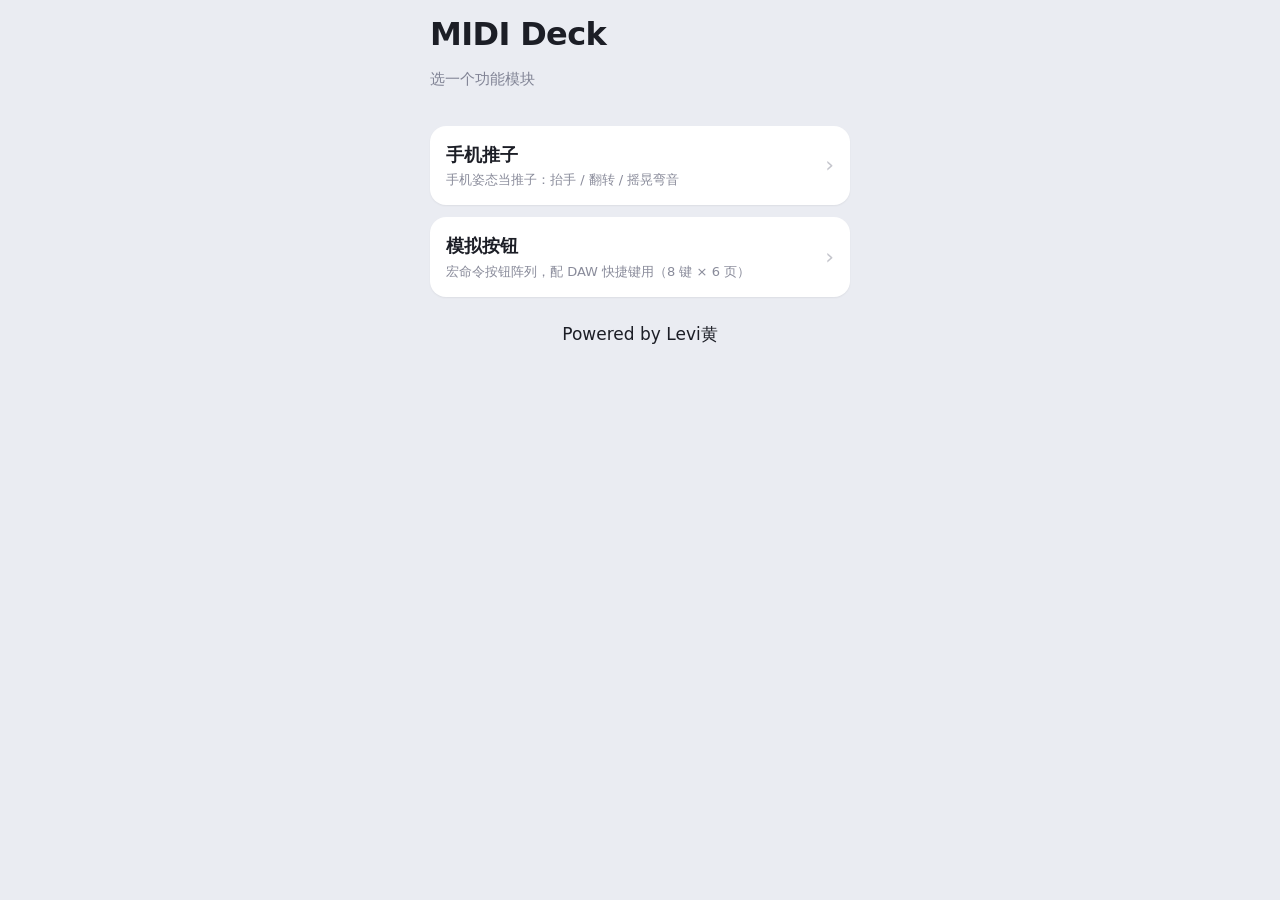
==== web/index.html @ 0535ed64 "PC 端与手机端一轮集中优化（15 条）：路由重做、字体、记忆、精简 用户一次给了 15 条（PC 5 条 + 手机 10 条）。全套 276 项检查通过。  先撤上一轮：PC 端按下确认灯（用户："" ====
<!DOCTYPE html>
<html lang="zh-CN">
<head>
<meta charset="UTF-8">
<meta name="viewport" content="width=device-width, initial-scale=1.0, user-scalable=no, viewport-fit=cover">
<meta name="apple-mobile-web-app-capable" content="yes">
<title>MIDI Deck</title>
<link rel="stylesheet" href="ios.css?v=6">
<style>
  /* 首页：只有功能模块列表。点进去才是具体工具（推子 / 模拟按钮 / 以后新增的）。 */
  body { display: flex; flex-direction: column; align-items: center; }
  .title-block { width: 100%; max-width: 420px; margin-bottom: 16px; }
  h1 { margin-bottom: 2px; }
</style>
</head>
<body>

<div class="title-block">
  <h1>MIDI Deck</h1>
  <p class="sub">选一个功能模块</p>
</div>

<nav class="module-list">
  <a class="module" href="/fader.html">
    <span class="m-text">
      <span class="m-name">手机推子</span>
      <span class="m-desc">手机姿态当推子：抬手 / 翻转 / 摇晃弯音</span>
    </span>
    <span class="m-arrow">›</span>
  </a>
  <a class="module" href="/pad.html">
    <span class="m-text">
      <span class="m-name">模拟按钮</span>
      <span class="m-desc">宏命令按钮阵列，配 DAW 快捷键用（8 键 × 6 页）</span>
    </span>
    <span class="m-arrow">›</span>
  </a>
</nav>

<div class="brand"><br>Powered by Levi黄</div>

</body>
</html>
---- web/ios.css ----
/* Phone MIDI CC — 手机端统一样式（Apple / iOS 设计语言）
 *
 * 设计决定见 docs/spec/shortcut-pad.md §9 T3：用户要求"照搬苹果那套"，不逐一拍配色细节。
 * 这里只做两件事：把 iOS 的设计令牌（颜色/字阶/圆角/间隔）定义一次，再用**原有类名**覆盖
 * 各页面的观感——标记结构基本不动，所以不会碰坏 id 与页面脚本。
 *
 * 覆盖的页面：/（推子）、/pad.html（快捷键面板）、/latency.html（延迟诊断）、
 *            /calibrate-lift|flip|shake.html（校准向导）
 * 不覆盖：开发调试页（fusion-calibrate*.html、pose-debug、vibrato-lab）——它们在 PC 上看。
 *
 * **只有浅色一套**：曾经写过 prefers-color-scheme: dark 的第二组令牌，结果深色系统
 * （以及无头截图环境）整片渲染成黑底——用户要的是浅灰，所以深色分支已删除。
 */

/* ── 设计令牌 ────────────────────────────────────────────────────────────── */
:root {
  /* 浅灰底 + 纯白卡片（iOS 分组列表的观感）。**刻意不跟随系统深色**：用户要的就是浅色，
     跟着壳走会在深色系统上整片变黑。
     灰阶**带一点点蓝**（蓝通道比红高 8～12，约占量程的 3–5%）：纯中性灰的饱和度是 0，
     看起来发脏发死；iOS 自己的分组底 #F2F2F7 也是冷灰。用户原话："只要一点点一点点一点点"。 */
  --bg: #eaecf2;              /* 浅灰页面底（冷灰） */
  --card: #ffffff;            /* 卡片——保持纯白，冷灰底上的白卡片才是 iOS 那种干净感 */
  --fill: #e2e5ee;            /* 表单/分段控件的填充（比页面底略深一档） */
  --blue: #007aff;            /* systemBlue */
  --green: #34c759;
  --orange: #ff9500;
  --red: #ff3b30;

  --label: #1c1e26;           /* 近黑（不用纯黑，冷灰底上更柔和；同样略带蓝） */
  --label-2: rgba(58, 62, 86, 0.60);   /* secondaryLabel */
  --label-3: rgba(58, 62, 86, 0.30);   /* tertiaryLabel */
  --sep: rgba(58, 62, 86, 0.20);       /* separator */

  --radius: 12px;             /* 卡片与按钮 */
  --radius-lg: 16px;          /* 大卡片 */
  --radius-cell: 14px;        /* 面板按钮 */
  --gap: 16px;

  /* 等线优先（Windows/PC 上渲染轻、干净），iOS 上仍是系统 SF 字体 */
  --font: -apple-system, BlinkMacSystemFont, "SF Pro Text", "DengXian", "等线",
          system-ui, "Segoe UI", Roboto, "PingFang SC", "Microsoft YaHei", sans-serif;
  --mono: ui-monospace, SFMono-Regular, "SF Mono", Consolas, monospace;

  --tap: transparent;         /* -webkit-tap-highlight-color */
}

/* ── 基座 ────────────────────────────────────────────────────────────────── */
*, *::before, *::after { box-sizing: border-box; }

html, body {
  margin: 0;
  background: var(--bg);
  color: var(--label);
  font-family: var(--font);
  font-size: 17px;              /* iOS body */
  line-height: 1.45;
  /* 钉死浅色：不跟随系统深色。表单控件/滚动条也按浅色渲染，避免深色系统下"白卡片黑控件"。 */
  color-scheme: light;
  -webkit-text-size-adjust: 100%;
  -webkit-tap-highlight-color: var(--tap);
  overscroll-behavior-y: none;
}

body {
  min-height: 100%;
  padding: calc(12px + env(safe-area-inset-top)) var(--gap)
           calc(24px + env(safe-area-inset-bottom));
}

/* 页头：大标题 + 说明（iOS Large Title） */
h1, .setup-title {
  margin: 4px 0 6px;
  font-size: 32px;
  line-height: 1.18;
  font-weight: 600;
  letter-spacing: -0.02em;
  color: var(--label);
}

.setup-header { text-align: center; margin-bottom: 20px; }
.setup-intro, .sub, .desc, .hint {
  font-size: 15px;
  color: var(--label-2);
}
.setup-intro { text-align: left; }
.setup-intro ol { margin: 10px 0 0 1.15em; padding: 0; }
.setup-intro li { margin-bottom: 6px; }

a { color: var(--blue); text-decoration: none; }

/* ── 导航（页面底部/顶部的细链接行） ─────────────────────────────────────── */
.nav, .foot {
  display: flex;
  flex-wrap: wrap;
  gap: 14px;
  justify-content: center;
  margin-top: 22px;
  font-size: 13px;
  color: var(--label-2);
}
.nav a, .foot a { color: var(--label-2); }
.foot code { font-family: var(--mono); font-size: 12px; }

/* ── 卡片（iOS Inset Grouped） ───────────────────────────────────────────── */
.card {
  background: var(--card);
  border-radius: var(--radius-lg);
  padding: 16px;
  margin-bottom: 16px;
}
.card h2 {
  margin: 0 0 10px;
  font-size: 19px;
  font-weight: 500;
  letter-spacing: -0.01em;
}
/* 卡片内相邻区块用发丝线分隔 */
.card h2 + .hint { margin-top: -4px; }

/* ── 按钮（iOS 填充 / 淡色 / 纯文字） ────────────────────────────────────── */
.btn, .btn-primary {
  display: inline-flex;
  align-items: center;
  justify-content: center;
  min-height: 50px;
  padding: 0 20px;
  border: none;
  border-radius: var(--radius);
  background: var(--blue);
  color: #fff;
  font-family: inherit;
  font-size: 17px;
  font-weight: 500;
  cursor: pointer;
  transition: opacity 120ms ease, transform 60ms ease, filter 120ms ease;
}
.btn:active, .btn-primary:active { opacity: 0.58; transform: scale(0.97); filter: brightness(0.92); }
.btn-ghost:active { opacity: 0.5; }
.btn:disabled { background: var(--fill); color: var(--label-3); cursor: not-allowed; }
.btn-ghost {
  background: var(--fill);
  color: var(--blue);
}
.btn-sm { min-height: 34px; padding: 0 14px; font-size: 15px; border-radius: 9px; }
.btn-back {
  min-height: 34px; padding: 0 10px 0 2px;
  background: none; border: none;
  color: var(--blue); font: inherit; font-size: 17px; font-weight: 500;
  cursor: pointer;
}
.btn-row, .row-btn { display: flex; gap: 10px; justify-content: center; flex-wrap: wrap; margin-top: 14px; }
.btn-row > .btn, .row-btn > .btn { flex: 1; }
/* 自检按钮串（延迟页的震动时长那一排）会挤到两行，压一点横向内边距 */
.row-btn.wrap-sm > .btn { flex: 0 1 auto; padding: 0 10px; }

/* 发送中/已暂停：iOS 里"进行中"用绿色、"暂停"用灰色 */
.btn.send-on { background: var(--green); }
.btn.send-off { background: var(--fill); color: var(--label-2); }

/* ── 状态胶囊 ────────────────────────────────────────────────────────────── */
.status {
  display: inline-flex;
  align-items: center;
  gap: 5px;
  padding: 4px 11px;
  border-radius: 999px;
  font-size: 13px;
  font-weight: 500;
}
.status.on   { background: color-mix(in srgb, var(--green) 18%, transparent);  color: var(--green); }
.status.wait { background: color-mix(in srgb, var(--orange) 18%, transparent); color: var(--orange); }
.status.off  { background: var(--fill); color: var(--label-2); }

/* 校准状态徽标 */
.cal-badge { padding: 3px 10px; border-radius: 999px; font-size: 13px; font-weight: 500; }
.cal-badge.ok   { background: color-mix(in srgb, var(--green) 18%, transparent);  color: var(--green); }
.cal-badge.warn { background: color-mix(in srgb, var(--orange) 18%, transparent); color: var(--orange); }
.link-cal { color: var(--blue); font-size: 15px; }
.cal-row { display: flex; align-items: center; gap: 10px; flex-wrap: wrap; }

/* ── 表单（iOS 行式） ────────────────────────────────────────────────────── */
.mode-setup, .cfg-row, .cc-cfg, .ch-cfg, .range-cfg, .depth-cfg, .cc-row {
  display: flex;
  align-items: center;
  gap: 10px;
  flex-wrap: wrap;
}
.mode-label, .range-label { font-size: 15px; color: var(--label-2); }
.cfg-select, .mode-select, .range-input {
  flex: 1 1 auto;
  min-height: 40px;
  padding: 0 12px;
  border: none;
  border-radius: 10px;
  background: var(--fill);
  color: var(--label);
  font-family: inherit;
  font-size: 17px;
  appearance: none;
  -webkit-appearance: none;
}
.mode-desc { font-size: 15px; color: var(--label-2); }
.mode-tag {
  display: inline-block; padding: 3px 10px; border-radius: 999px;
  background: var(--fill); color: var(--label-2); font-size: 13px; font-weight: 500;
}

/* ── 数值显示（推子页与校准页共用） ──────────────────────────────────────── */
.pitch-display, .preview, .cc-label { text-align: center; }
.pitch-label, .cc-label { font-size: 13px; color: var(--label-2); font-weight: 400; }
.pitch-value, .cc-big {
  font-family: var(--mono);
  font-size: 54px;
  font-weight: 500;
  letter-spacing: -0.03em;
  font-variant-numeric: tabular-nums;
  color: var(--label);
}

/* 进度条 / 条形图 */
.bar-wrap, .bar-track {
  position: relative;
  height: 10px;
  border-radius: 999px;
  background: var(--fill);
  overflow: hidden;
}
.bar-fill { height: 100%; background: var(--blue); border-radius: 999px; transition: width 60ms linear; }
.bars { display: grid; gap: 8px; margin-top: 10px; }
.bar-line { display: flex; align-items: center; gap: 10px; font-size: 13px; color: var(--label-2); }
.bar-line .name { width: 44px; }
.bar-line .bar-track { flex: 1 1 auto; }
.bar-line .num { width: 62px; text-align: right; font-family: var(--mono); }
.bar-fill.raw  { background: var(--orange); }
.bar-fill.filt { background: var(--blue); }

/* ── 键值表（延迟诊断页） ────────────────────────────────────────────────── */
.kv { width: 100%; border-collapse: collapse; }
.kv td { padding: 9px 0; font-size: 15px; border-bottom: 1px solid var(--sep); }
.kv tr:last-child td { border-bottom: none; }
.kv .k { color: var(--label-2); }
.kv .v { text-align: right; font-family: var(--mono); color: var(--label); font-weight: 500; }
.kv .dim { color: var(--label-2); font-weight: 400; }

/* ── 校准向导：步骤点 ───────────────────────────────────────────────────── */
.steps { display: flex; gap: 8px; justify-content: center; margin: 6px 0 18px; }
.step-dot {
  width: 9px; height: 9px; border-radius: 999px;
  background: var(--label-3);
}
.step-dot.active { background: var(--blue); transform: scale(1.25); }
.step-dot.done   { background: var(--green); }
.step-label { text-align: center; font-size: 15px; color: var(--label-2); margin-bottom: 12px; }

/* 提示条 / 错误 / Toast（iOS：淡色底 + 同色文字） */
.error {
  font-size: 15px;
  color: var(--red);
  min-height: 20px;
  text-align: center;
}
.err { font-size: 14px; color: var(--red); min-height: 18px; }
.toast {
  position: fixed; left: 50%; bottom: calc(24px + env(safe-area-inset-bottom));
  transform: translate(-50%, 12px);
  max-width: 88vw;
  padding: 11px 16px;
  border-radius: 999px;
  background: rgba(0, 0, 0, 0.82);
  color: #fff; font-size: 15px;
  opacity: 0; pointer-events: none;
  transition: opacity 200ms ease, transform 200ms ease;
}
.toast.show { opacity: 1; transform: translate(-50%, 0); }
.shake-note { font-size: 13px; color: var(--label-2); text-align: center; }

/* ── 首页：功能模块列表 ─────────────────────────────────────────────────── */
/* 主页面只列"这台手机能干什么"，点进去才是具体工具；将来加功能就加一行 */
.module-list { width: 100%; max-width: 420px; display: flex; flex-direction: column;
               gap: 12px; margin-top: 4px; }
.module {
  display: flex; align-items: center; gap: 12px;
  padding: 16px;
  background: var(--card);
  border-radius: var(--radius-lg);
  color: var(--label);
  text-decoration: none;
  box-shadow: 0 1px 2px rgba(0, 0, 0, 0.06);
  transition: transform 60ms ease, background 120ms ease;
}
.module:active { transform: scale(0.985); background: var(--fill); }
.module .m-text { flex: 1 1 auto; min-width: 0; }
.module .m-name { display: block; font-size: 18px; font-weight: 600; }
.module .m-desc { display: block; margin-top: 3px; font-size: 13px; color: var(--label-2); }
.module .m-arrow { color: var(--label-3); font-size: 22px; line-height: 1; }

/* ── 快捷面板（pad.html） ─────────────────────────────────────────────── */
/* 屏幕上的按钮：纯色填充 + 字色跟着填充走（浅底深字 / 深底白字，由 Bridge 逐格下发 ink） */
.cell {
  position: relative;
  display: flex; align-items: center; justify-content: center;
  padding: 8px;
  border-radius: var(--radius-cell);
  overflow: hidden;
  background: var(--fill);
  color: var(--label);          /* 布局到达前/脚本没跑起来时的兜底：深字配浅底 */
  font-size: clamp(15px, 5vw, 26px);
  font-weight: 500;
  letter-spacing: -0.01em;
  line-height: 1.2;
  text-align: center;
  word-break: break-word;
  /* 中间调填充（绿/橙那几档）上字会发飘，加一层很淡的阴影兜底 */
  text-shadow: 0 1px 2px rgba(0, 0, 0, 0.18);
  transition: transform 70ms ease, filter 70ms ease;
}
/* 按下：缩小 + 变深（两件事同时发生，盲按也感觉得到）。
   两个细节都是被真机逼出来的：
   · 用**变深**而不是变亮——填充色可能是浅色，浅色再提亮就贴到白色、按下去几乎没有变化；
   · **不要内圈**。曾经画过一圈更亮的/跟随字色的描边（`inset box-shadow`），用户看完只说了一句
     "高对比度边框非常丑，删了"——描边会把按钮的圆角切成一个方框，而且白底上那圈近黑尤其刺眼。
     所以按下的证据就是**尺寸 + 明暗**，两个都不加形状。 */
.cell.pressed { transform: scale(0.94); filter: brightness(0.82) saturate(1.05); }
/* 松手后短暂保留的"已发出"痕迹：轻点一下也能看见（只压暗一点点，不加边框） */
.cell.fired { filter: brightness(0.93); }

/* 页签 = iOS 分段控件（Segment Control） */
#tabs {
  background: var(--fill);
  border-radius: 10px;
  padding: 2px;
  gap: 2px;
}
.tab {
  padding: 7px 4px;
  border: none;
  border-radius: 8px;
  background: transparent;
  color: var(--label);
  font-family: inherit;
  font-size: 13px;
  font-weight: 500;
  white-space: nowrap;
  overflow: hidden;
  text-overflow: ellipsis;
}
.tab.active {
  background: var(--card);
  font-weight: 500;
  box-shadow: 0 1px 2px rgba(0, 0, 0, 0.12);
}
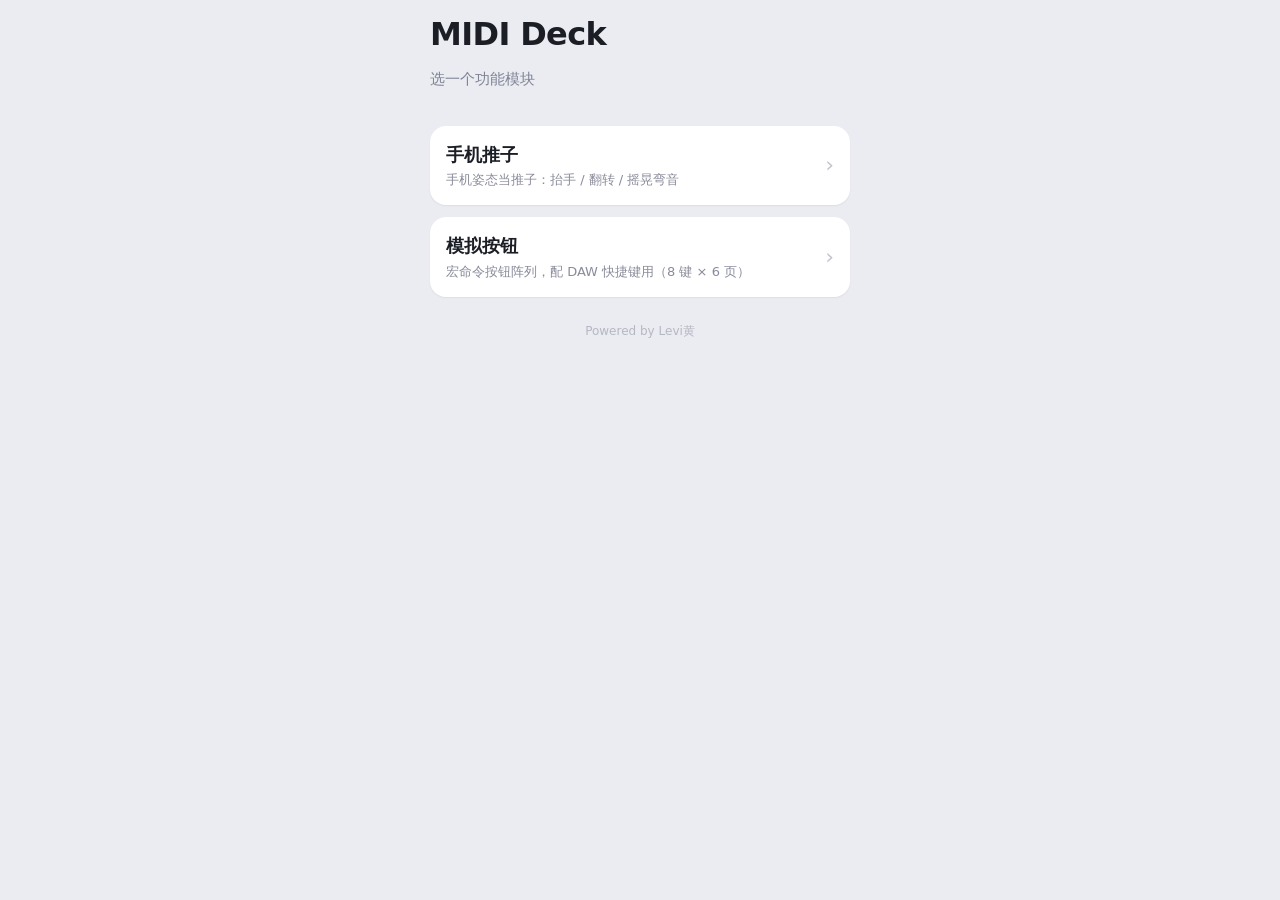
==== commit d1c8df93: "统一手机端页面骨架（返回按钮 / 作者行），修 Mode C 校准入口指到 Mode B 用户真机三条：  1. "Mode C 校准范围点击进入后会校准 Mode B" —— 真 bug，根因很干净" ====
--- a/web/index.html
+++ b/web/index.html
@@ -5,7 +5,7 @@
 <meta name="viewport" content="width=device-width, initial-scale=1.0, user-scalable=no, viewport-fit=cover">
 <meta name="apple-mobile-web-app-capable" content="yes">
 <title>MIDI Deck</title>
-<link rel="stylesheet" href="ios.css?v=6">
+<link rel="stylesheet" href="ios.css?v=7">
 <style>
   /* 首页：只有功能模块列表。点进去才是具体工具（推子 / 模拟按钮 / 以后新增的）。 */
   body { display: flex; flex-direction: column; align-items: center; }
@@ -37,7 +37,7 @@
   </a>
 </nav>
 
-<div class="brand"><br>Powered by Levi黄</div>
+<p class="foot-brand">Powered by Levi黄</p>
 
 </body>
 </html>
--- a/web/ios.css
+++ b/web/ios.css
@@ -88,7 +88,31 @@
 
 a { color: var(--blue); text-decoration: none; }
 
-/* ── 导航（页面底部/顶部的细链接行） ─────────────────────────────────────── */
+/* ── 导航 ────────────────────────────────────────────────────────────────── */
+/* 统一的"返回"：**每个次级页面左上角同一个样子**（用户："现在一个页面一个返回位置，并且返回按钮
+   不够醒目，统一放到页面左上角"）。做成实心胶囊而不是裸文字链接——它得一眼看得见、一按就准。 */
+.topbar {
+  width: 100%;
+  max-width: 420px;
+  display: flex;
+  align-items: center;
+  gap: 10px;
+  margin: 0 0 6px;
+}
+.btn-back {
+  display: inline-flex; align-items: center;
+  min-height: 36px; padding: 0 16px 0 12px;
+  border: none; border-radius: 999px;
+  background: var(--card);
+  color: var(--blue);
+  font: inherit; font-size: 16px; font-weight: 500;
+  text-decoration: none;
+  box-shadow: 0 1px 2px rgba(0, 0, 0, 0.07);
+  transition: transform 60ms ease, background 120ms ease;
+}
+.btn-back:active { transform: scale(0.96); background: var(--fill); }
+
+/* 次级链接（调试页之类，不是主操作） */
 .nav, .foot {
   display: flex;
   flex-wrap: wrap;
@@ -100,6 +124,16 @@
 }
 .nav a, .foot a { color: var(--label-2); }
 .foot code { font-family: var(--mono); font-size: 12px; }
+
+/* 作者 / 联系方式：**所有页面同一格式**，一行，贴在页面最底部居中（原来是右下角两行小字） */
+.foot-brand {
+  width: 100%;
+  margin: 26px 0 4px;
+  text-align: center;
+  font-size: 12px;
+  color: var(--label-3);
+  white-space: nowrap;
+}
 
 /* ── 卡片（iOS Inset Grouped） ───────────────────────────────────────────── */
 .card {
@@ -142,12 +176,6 @@
   color: var(--blue);
 }
 .btn-sm { min-height: 34px; padding: 0 14px; font-size: 15px; border-radius: 9px; }
-.btn-back {
-  min-height: 34px; padding: 0 10px 0 2px;
-  background: none; border: none;
-  color: var(--blue); font: inherit; font-size: 17px; font-weight: 500;
-  cursor: pointer;
-}
 .btn-row, .row-btn { display: flex; gap: 10px; justify-content: center; flex-wrap: wrap; margin-top: 14px; }
 .btn-row > .btn, .row-btn > .btn { flex: 1; }
 /* 自检按钮串（延迟页的震动时长那一排）会挤到两行，压一点横向内边距 */
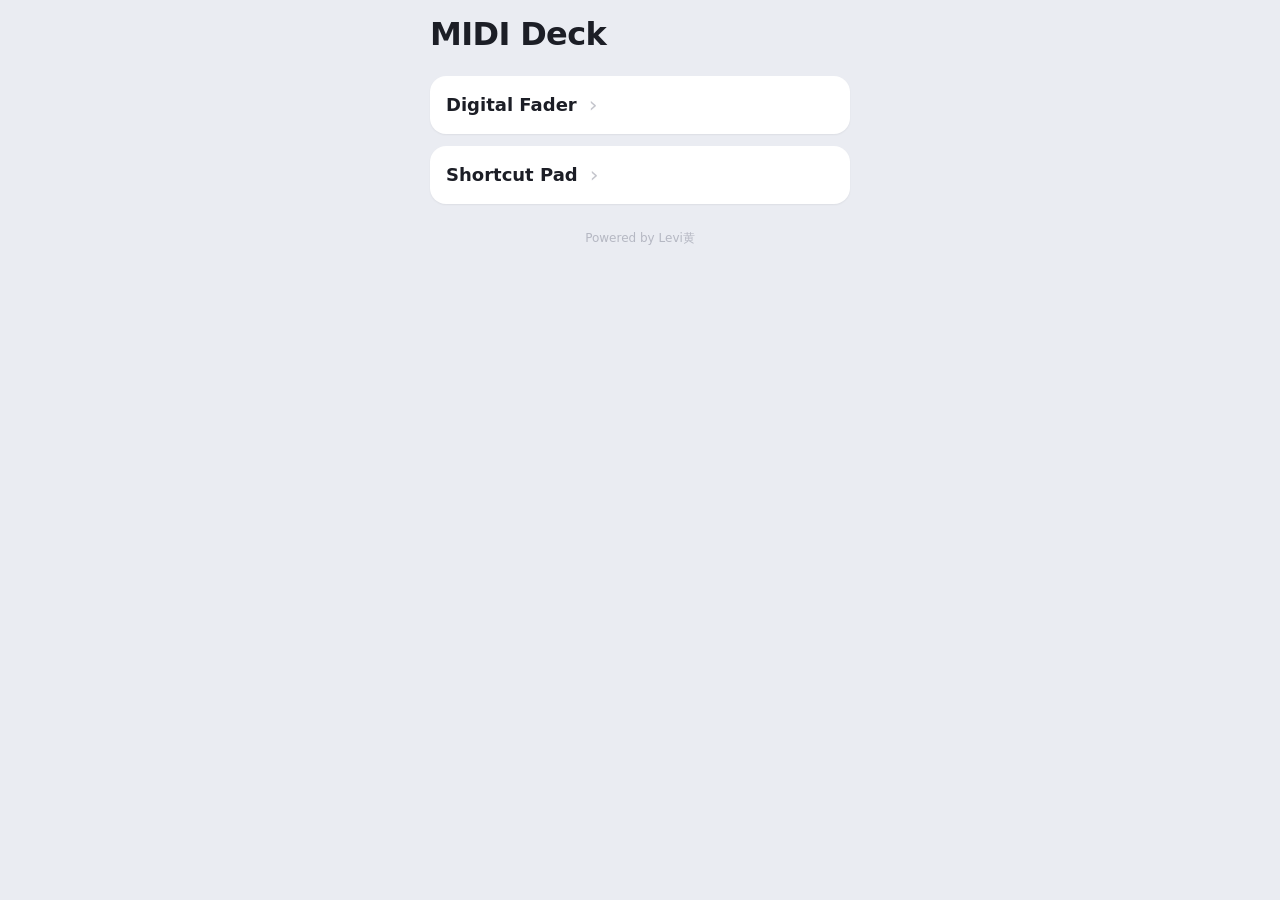
==== commit 0fbd02f5: "产品改名 MIDI Deck + 程序图标换成自绘 Mixer 图标 用户："顺便把软件名字也改了，现在已经不只是推子了……PC 窗口也叫这个名字，不要副标题， exe 文件名也一样，手机端不要副标题" ====
--- a/web/index.html
+++ b/web/index.html
@@ -7,7 +7,7 @@
 <title>MIDI Deck</title>
 <link rel="stylesheet" href="ios.css?v=7">
 <style>
-  /* 首页：只有功能模块列表。点进去才是具体工具（推子 / 模拟按钮 / 以后新增的）。 */
+  /* 首页：只有功能模块列表（卡片只留名字，不带说明）。点进去才是具体工具。 */
   body { display: flex; flex-direction: column; align-items: center; }
   .title-block { width: 100%; max-width: 420px; margin-bottom: 16px; }
   h1 { margin-bottom: 2px; }
@@ -17,22 +17,15 @@
 
 <div class="title-block">
   <h1>MIDI Deck</h1>
-  <p class="sub">选一个功能模块</p>
 </div>
 
 <nav class="module-list">
   <a class="module" href="/fader.html">
-    <span class="m-text">
-      <span class="m-name">手机推子</span>
-      <span class="m-desc">手机姿态当推子：抬手 / 翻转 / 摇晃弯音</span>
-    </span>
+    <span class="m-name">Digital Fader</span>
     <span class="m-arrow">›</span>
   </a>
   <a class="module" href="/pad.html">
-    <span class="m-text">
-      <span class="m-name">模拟按钮</span>
-      <span class="m-desc">宏命令按钮阵列，配 DAW 快捷键用（8 键 × 6 页）</span>
-    </span>
+    <span class="m-name">Shortcut Pad</span>
     <span class="m-arrow">›</span>
   </a>
 </nav>
--- a/web/ios.css
+++ b/web/ios.css
@@ -317,9 +317,7 @@
   transition: transform 60ms ease, background 120ms ease;
 }
 .module:active { transform: scale(0.985); background: var(--fill); }
-.module .m-text { flex: 1 1 auto; min-width: 0; }
 .module .m-name { display: block; font-size: 18px; font-weight: 600; }
-.module .m-desc { display: block; margin-top: 3px; font-size: 13px; color: var(--label-2); }
 .module .m-arrow { color: var(--label-3); font-size: 22px; line-height: 1; }
 
 /* ── 快捷面板（pad.html） ─────────────────────────────────────────────── */
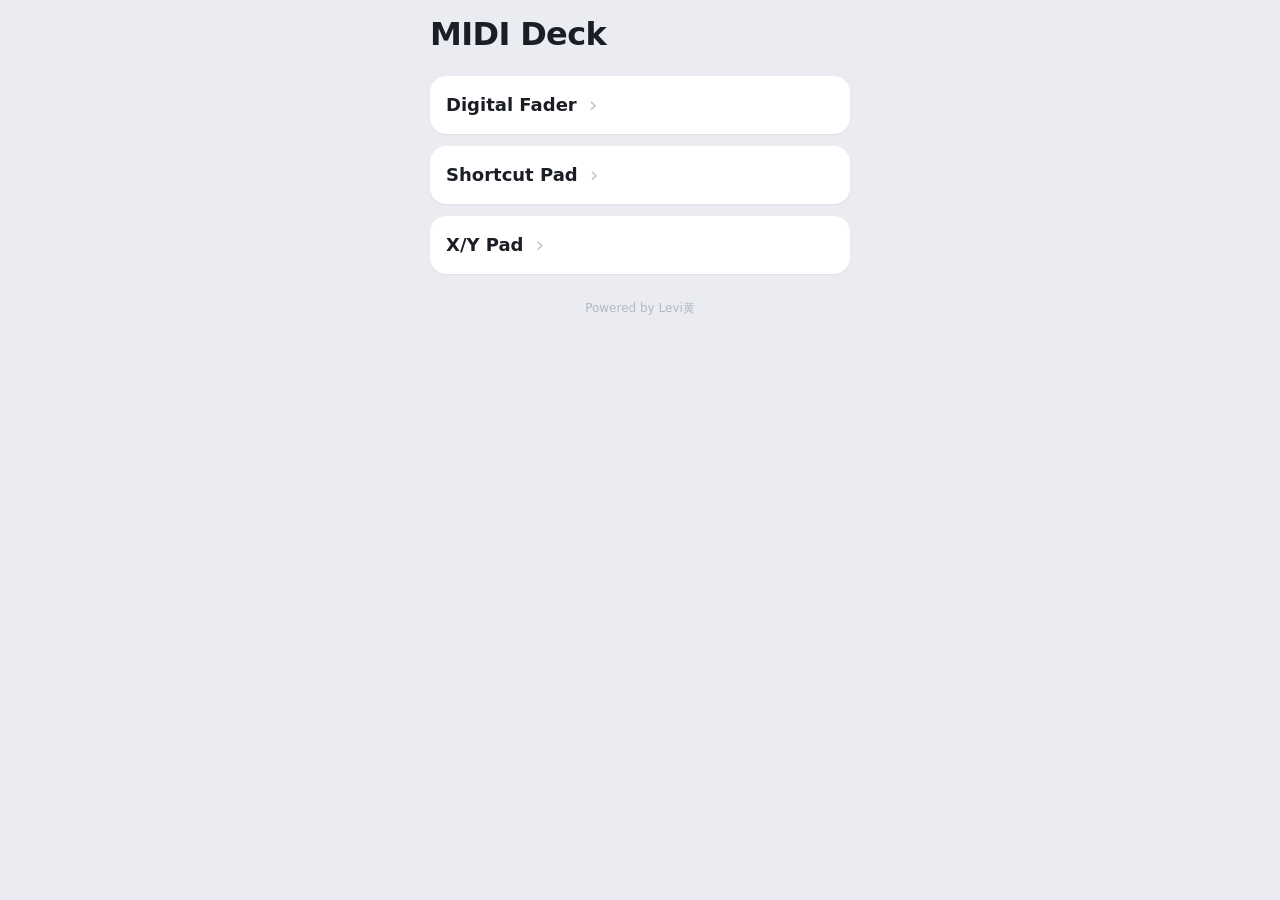
==== commit e8105fbd: "X/Y Pad 实现：手机屏幕当二维控制面（两个 CC） 规格（19 条决策）见 docs/spec/xy-pad.md，实现记录见 docs/changelog/2026-09-26_xy-pad." ====
--- a/web/index.html
+++ b/web/index.html
@@ -5,7 +5,7 @@
 <meta name="viewport" content="width=device-width, initial-scale=1.0, user-scalable=no, viewport-fit=cover">
 <meta name="apple-mobile-web-app-capable" content="yes">
 <title>MIDI Deck</title>
-<link rel="stylesheet" href="ios.css?v=7">
+<link rel="stylesheet" href="ios.css?v=8">
 <style>
   /* 首页：只有功能模块列表（卡片只留名字，不带说明）。点进去才是具体工具。 */
   body { display: flex; flex-direction: column; align-items: center; }
@@ -28,6 +28,10 @@
     <span class="m-name">Shortcut Pad</span>
     <span class="m-arrow">›</span>
   </a>
+  <a class="module" href="/xy.html">
+    <span class="m-name">X/Y Pad</span>
+    <span class="m-arrow">›</span>
+  </a>
 </nav>
 
 <p class="foot-brand">Powered by Levi黄</p>
--- a/web/ios.css
+++ b/web/ios.css
@@ -320,6 +320,52 @@
 .module .m-name { display: block; font-size: 18px; font-weight: 600; }
 .module .m-arrow { color: var(--label-3); font-size: 22px; line-height: 1; }
 
+/* ── X/Y Pad（xy.html） ─────────────────────────────────────────────────── */
+/* 正方形控制面：两轴等比例，不会因为屏幕高瘦而让某一轴更"敏感"（也比屏幕略小一圈，
+   握持时四边都不容易蹭到）。位置用 CSS 变量 --mx/--my 驱动，Marker 与十字线共用同一对值。 */
+.xy-wrap { width: 100%; max-width: 420px; display: flex; flex-direction: column; gap: 12px; }
+.xy-plane {
+  position: relative;
+  width: 100%;
+  aspect-ratio: 1 / 1;
+  background: var(--card);
+  border-radius: var(--radius-lg);
+  box-shadow: inset 0 0 0 1px var(--sep);
+  overflow: hidden;
+  touch-action: none;              /* 在面上拖动时不要让页面跟着滚/缩放 */
+  --mx: 50%;
+  --my: 50%;
+}
+.xy-plane.offline { background: var(--fill); pointer-events: none; }
+.xy-plane.offline .xy-marker { opacity: 0.35; }
+.xy-h, .xy-v { position: absolute; background: var(--sep); }
+.xy-h { left: 0; right: 0; height: 1px; top: var(--my); }
+.xy-v { top: 0; bottom: 0; width: 1px; left: var(--mx); }
+.xy-marker {
+  position: absolute;
+  left: var(--mx);
+  top: var(--my);
+  width: 26px; height: 26px; margin: -13px 0 0 -13px;
+  border-radius: 50%;
+  background: var(--blue);
+  box-shadow: 0 1px 4px rgba(0, 0, 0, 0.25), 0 0 0 4px rgba(0, 122, 255, 0.18);
+  /* 位置由 JS 每帧写；CSS 里**不要**再加一次 transition，否则会和补间打架 */
+}
+.xy-plane.unset .xy-marker {
+  background: transparent;
+  border: 2px dashed var(--label-3);
+  box-shadow: none;
+}
+.xy-plane.pressed .xy-marker { box-shadow: 0 1px 4px rgba(0, 0, 0, 0.25), 0 0 0 7px rgba(0, 122, 255, 0.22); }
+.xy-plane.frozen { box-shadow: inset 0 0 0 2px var(--orange); }
+.xy-readout { text-align: center; font-family: var(--mono); font-size: 15px; color: var(--label); }
+.xy-readout.dim { color: var(--label-2); }
+.xy-actions { display: flex; gap: 10px; }
+.xy-actions .btn { flex: 1 1 0; margin-top: 0; }
+.xy-cfg { display: flex; align-items: center; justify-content: center; gap: 8px; flex-wrap: wrap; }
+.xy-cfg .range-input { width: 62px; }
+.xy-cfg .cfg-select { max-width: 72px; }
+
 /* ── 快捷面板（pad.html） ─────────────────────────────────────────────── */
 /* 屏幕上的按钮：纯色填充 + 字色跟着填充走（浅底深字 / 深底白字，由 Bridge 逐格下发 ink） */
 .cell {
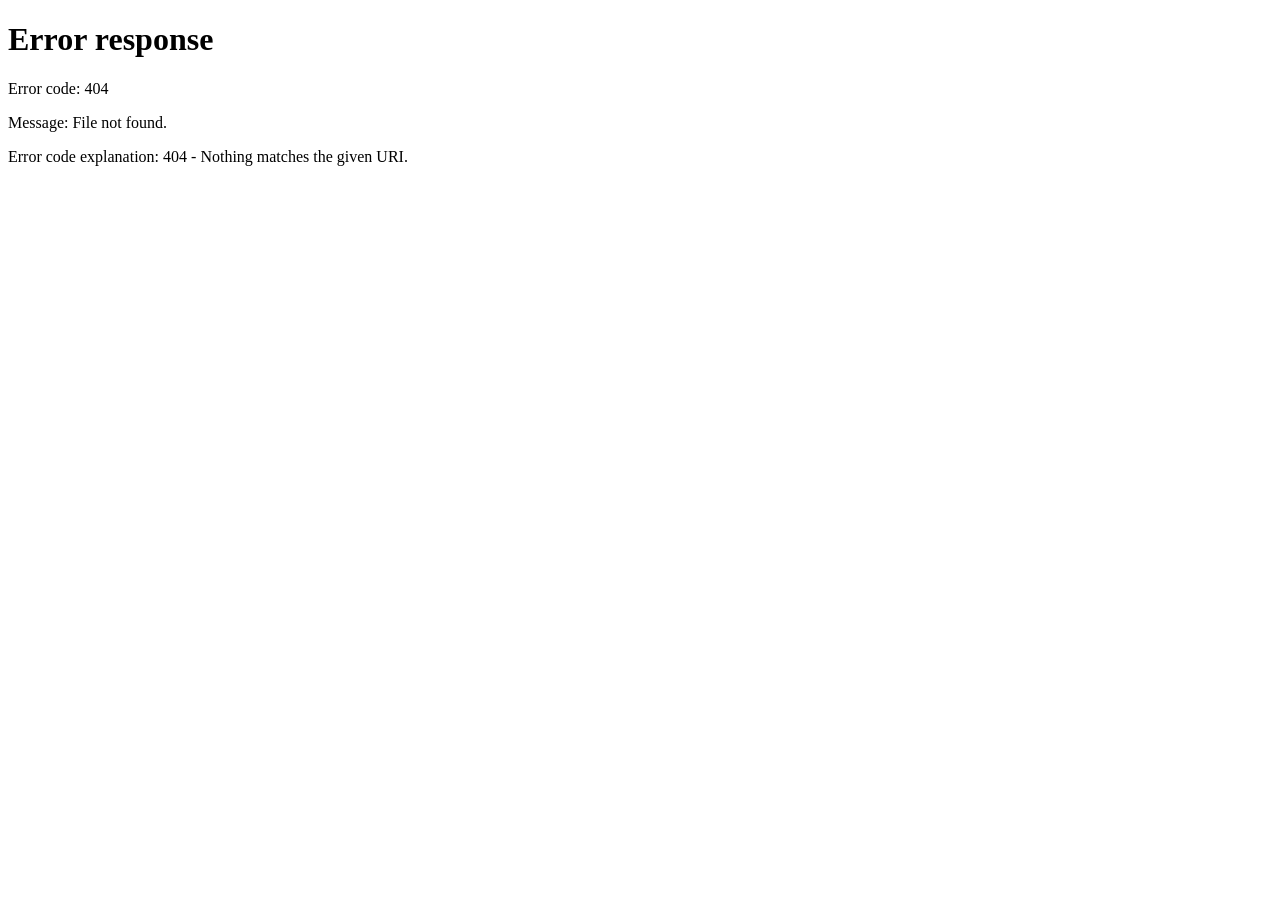
==== commit b091057e: "新增平板模式，冒充自己是数字版stream deck" ====
--- a/web/index.html
+++ b/web/index.html
@@ -1,16 +1,20 @@
 <!DOCTYPE html>
-<html lang="zh-CN">
+<html lang="zh-CN" data-route="home">
 <head>
 <meta charset="UTF-8">
 <meta name="viewport" content="width=device-width, initial-scale=1.0, user-scalable=no, viewport-fit=cover">
 <meta name="apple-mobile-web-app-capable" content="yes">
 <title>MIDI Deck</title>
-<link rel="stylesheet" href="ios.css?v=8">
+<link rel="stylesheet" href="ios.css?v=11">
+<!-- 平板打开根地址 = 自动进平板版（/tablet.html）；手机留在本页。判定见 device.js。 -->
+<script src="device.js?v=1"></script>
 <style>
   /* 首页：只有功能模块列表（卡片只留名字，不带说明）。点进去才是具体工具。 */
   body { display: flex; flex-direction: column; align-items: center; }
   .title-block { width: 100%; max-width: 420px; margin-bottom: 16px; }
   h1 { margin-bottom: 2px; }
+  .foot-brand a { color: var(--label-2); text-decoration: underline; }
+  .device-switch { margin-top: 2px; }
 </style>
 </head>
 <body>
@@ -35,6 +39,7 @@
 </nav>
 
 <p class="foot-brand">Powered by Levi黄</p>
+<p class="foot-brand device-switch"><a href="/?device=tablet">平板版</a></p>
 
 </body>
 </html>
--- a/web/ios.css
+++ b/web/ios.css
@@ -328,7 +328,16 @@
   position: relative;
   width: 100%;
   aspect-ratio: 1 / 1;
-  background: var(--card);
+  /* 规则点阵：既是装饰，也是"我现在大概在哪个位置"的参照（用户：纯白有点难看，加点规则的
+     点状美化面板、也方便定位）。
+     间距用**面板尺寸的比例**（100%/7）而不是固定 px —— 面宽随视口变（最大 420），写死 px 会在
+     不同手机上变成 9 个或 12 个点。用比例才做到"任何机器上都正好 7×7"。
+     点阵**居中排布**，所以面正中正好落在一个点上（天然的"回中"地标）。
+     断连时的灰底是用 background 简写覆盖的，等于顺手把点阵也收掉（离线 = 一块平的板子）。 */
+  background-color: var(--card);
+  background-image: radial-gradient(circle, rgba(58, 62, 86, 0.28) 1.2px, transparent 1.8px);
+  background-size: calc(100% / 7) calc(100% / 7);
+  background-position: 50% 50%;
   border-radius: var(--radius-lg);
   box-shadow: inset 0 0 0 1px var(--sep);
   overflow: hidden;
@@ -396,15 +405,23 @@
 /* 松手后短暂保留的"已发出"痕迹：轻点一下也能看见（只压暗一点点，不加边框） */
 .cell.fired { filter: brightness(0.93); }
 
-/* 页签 = iOS 分段控件（Segment Control） */
+/* 页签 = iOS 分段控件，但**固定 2 行 × 3 列**（页数固定 6 页 = 48 个按钮，所以格子数也是固定的）。
+   六个格子等宽、行高固定 → 按钮大小与文字长短无关；文字在自己的格子里居中（水平 text-align、
+   垂直 line-height）。用户："六个页面的选择按钮大小固定，分为两行，每行三个，命名文本在自己的
+   范围内居中"。 */
 #tabs {
+  display: grid;
+  grid-template-columns: repeat(3, 1fr);
+  grid-auto-rows: 36px;
+  gap: 2px;
   background: var(--fill);
   border-radius: 10px;
   padding: 2px;
-  gap: 2px;
 }
 .tab {
-  padding: 7px 4px;
+  height: 36px;
+  padding: 0 6px;
+  line-height: 36px;              /* 行高 = 格高 → 垂直居中 */
   border: none;
   border-radius: 8px;
   background: transparent;
@@ -412,6 +429,7 @@
   font-family: inherit;
   font-size: 13px;
   font-weight: 500;
+  text-align: center;             /* 水平居中 */
   white-space: nowrap;
   overflow: hidden;
   text-overflow: ellipsis;
